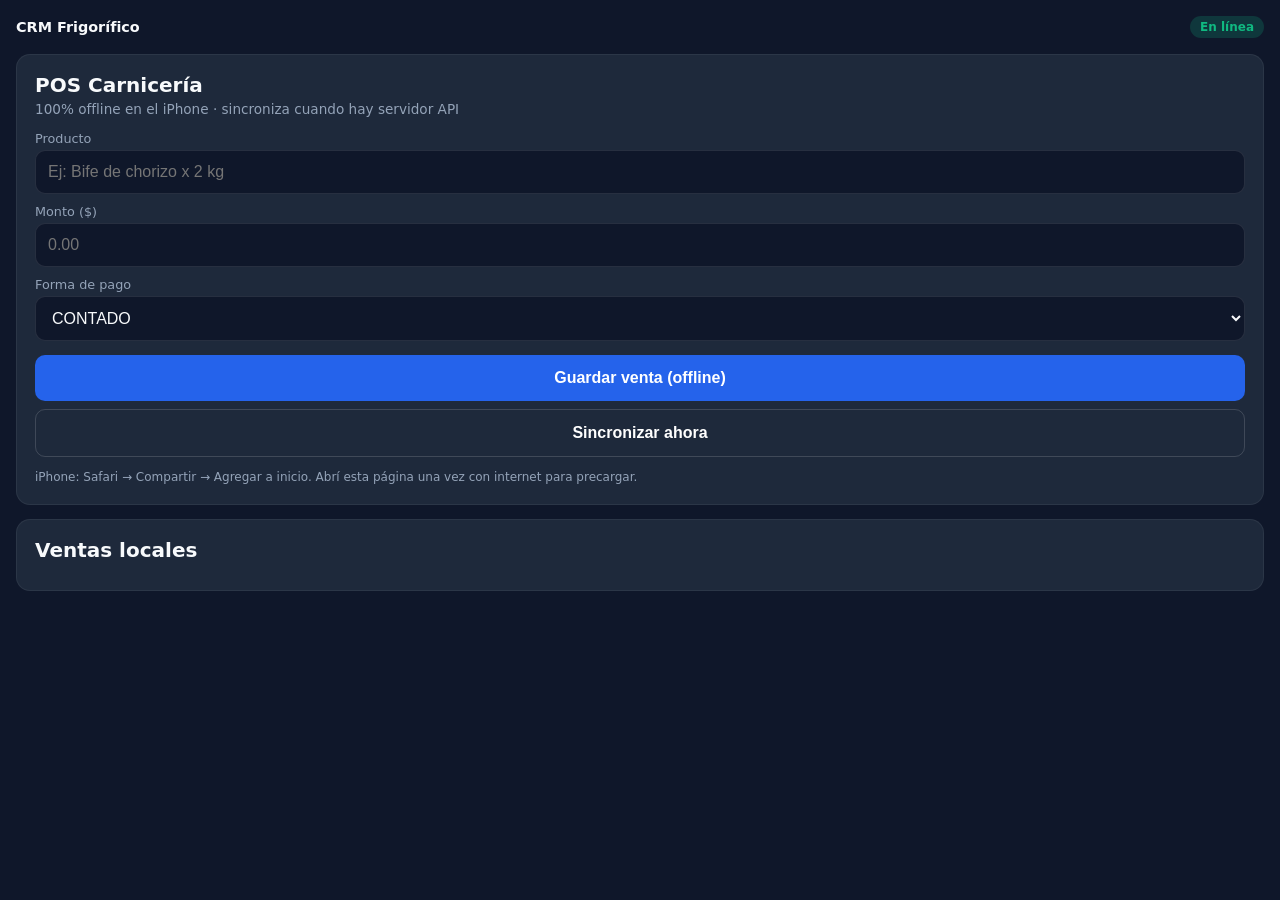
==== docs/index.html @ c7d2d032 "GitHub Pages: POS offline PWA en docs/ para iPhone Co-authored-by: Cursor <cursoragent@cursor.com>" ====
<!DOCTYPE html>
<html lang="es">
<head>
    <meta charset="UTF-8">
    <meta name="viewport" content="width=device-width, initial-scale=1.0, viewport-fit=cover">
    <title>POS Carnicería — CRM Frigorífico</title>
    <link rel="manifest" href="manifest.json">
    <meta name="theme-color" content="#2563eb">
    <meta name="mobile-web-app-capable" content="yes">
    <meta name="apple-mobile-web-app-capable" content="yes">
    <meta name="apple-mobile-web-app-title" content="POS Frigo">
    <link rel="apple-touch-icon" sizes="180x180" href="icons/icon-180.png">
    <style>
        :root { --brand: #2563eb; --bg: #0f172a; --card: #1e293b; --text: #f8fafc; --muted: #94a3b8; --ok: #10b981; --warn: #f59e0b; }
        * { box-sizing: border-box; margin: 0; padding: 0; }
        body { font-family: system-ui, sans-serif; background: var(--bg); color: var(--text); min-height: 100vh; padding: 16px; padding-bottom: 80px; }
        .top { display: flex; justify-content: space-between; align-items: center; margin-bottom: 16px; }
        .badge { font-size: 0.75rem; padding: 4px 10px; border-radius: 99px; font-weight: 600; }
        .badge.on { background: rgba(16,185,129,.2); color: var(--ok); }
        .badge.off { background: rgba(245,158,11,.2); color: var(--warn); }
        .card { background: var(--card); border-radius: 14px; padding: 18px; margin-bottom: 14px; border: 1px solid rgba(255,255,255,.06); }
        h1 { font-size: 1.25rem; margin-bottom: 4px; }
        .sub { color: var(--muted); font-size: 0.85rem; margin-bottom: 14px; }
        label { display: block; font-size: 0.8rem; color: var(--muted); margin: 10px 0 4px; }
        input, select { width: 100%; padding: 12px; border-radius: 10px; border: 1px solid rgba(255,255,255,.1); background: #0f172a; color: var(--text); font-size: 1rem; }
        button { width: 100%; padding: 14px; margin-top: 14px; border: none; border-radius: 10px; background: var(--brand); color: #fff; font-size: 1rem; font-weight: 600; cursor: pointer; }
        button.secondary { background: transparent; border: 1px solid rgba(255,255,255,.15); margin-top: 8px; }
        ul { list-style: none; margin-top: 10px; }
        li { padding: 10px 0; border-bottom: 1px solid rgba(255,255,255,.06); display: flex; justify-content: space-between; gap: 8px; font-size: 0.9rem; }
        li small { color: var(--muted); }
        .sync-pill { background: rgba(245,158,11,.15); color: var(--warn); padding: 8px 12px; border-radius: 8px; font-size: 0.8rem; margin-top: 8px; display: none; }
        .hint { font-size: 0.75rem; color: var(--muted); margin-top: 12px; line-height: 1.4; }
    </style>
</head>
<body>
    <div class="top">
        <strong style="font-size:0.9rem">CRM Frigorífico</strong>
        <span id="netBadge" class="badge on">En línea</span>
    </div>

    <div class="card">
        <h1>POS Carnicería</h1>
        <p class="sub">100% offline en el iPhone · sincroniza cuando hay servidor API</p>
        <div id="syncPill" class="sync-pill"></div>

        <label>Producto</label>
        <input type="text" id="producto" placeholder="Ej: Bife de chorizo x 2 kg" autocomplete="off">

        <label>Monto ($)</label>
        <input type="number" id="monto" min="0.01" step="0.01" placeholder="0.00">

        <label>Forma de pago</label>
        <select id="tipo_pago">
            <option value="CONTADO">CONTADO</option>
            <option value="FIADO">FIADO</option>
        </select>

        <button type="button" id="btnGuardar">Guardar venta (offline)</button>
        <button type="button" class="secondary" id="btnSync">Sincronizar ahora</button>
        <p class="hint">iPhone: Safari → Compartir → Agregar a inicio. Abrí esta página una vez con internet para precargar.</p>
    </div>

    <div class="card">
        <h1>Ventas locales</h1>
        <ul id="listaVentas"></ul>
    </div>

    <script src="config.js"></script>
    <script src="vendor/dexie.min.js"></script>
    <script src="js/pos-offline.js"></script>
    <script>
        const $ = (id) => document.getElementById(id);
        const fmt = (n) => Number(n).toLocaleString('es-AR', { minimumFractionDigits: 2 });
        const BASE = (window.CRM_CONFIG && window.CRM_CONFIG.base) || '';

        function setNetBadge() {
            const on = navigator.onLine;
            $('netBadge').textContent = on ? 'En línea' : 'Sin red';
            $('netBadge').className = 'badge ' + (on ? 'on' : 'off');
        }

        async function renderVentas() {
            const ventas = await PosOffline.listarVentasLocales();
            const pend = await PosOffline.contarPendientesSync();
            const pill = $('syncPill');
            if (pend > 0) {
                pill.style.display = 'block';
                pill.textContent = pend + ' venta(s) pendiente(s) de subir al servidor';
            } else {
                pill.style.display = 'none';
            }
            $('listaVentas').innerHTML = ventas.length
                ? ventas.map((v) => `
                    <li>
                        <span>${v.producto}<br><small>${v.tipo_pago} · ${v.synced ? 'sync' : 'local'}</small></span>
                        <strong>$${fmt(v.monto)}</strong>
                    </li>`).join('')
                : '<li><small>Sin ventas guardadas</small></li>';
        }

        $('btnGuardar').addEventListener('click', async () => {
            const producto = $('producto').value.trim();
            const monto = $('monto').value;
            if (!producto || !monto || Number(monto) <= 0) {
                alert('Producto y monto obligatorios');
                return;
            }
            await PosOffline.guardarVentaOffline({ producto, monto, tipo_pago: $('tipo_pago').value });
            $('producto').value = '';
            $('monto').value = '';
            await renderVentas();
        });

        $('btnSync').addEventListener('click', async () => {
            try {
                const r = await PosOffline.sincronizarVentas();
                if (r.reason === 'offline') {
                    alert('Sin conexion. Las ventas quedan en el telefono.');
                    return;
                }
                if (!(window.CRM_CONFIG && window.CRM_CONFIG.apiBase)) {
                    alert('Configura apiBase en config.js (URL de Render) para sincronizar al CRM.');
                    return;
                }
                alert('Sincronizado: ' + (r.synced || 0) + ' venta(s)');
                await renderVentas();
            } catch (e) {
                alert(e.message || 'Error al sincronizar');
            }
        });

        window.addEventListener('online', async () => {
            setNetBadge();
            try { await PosOffline.sincronizarVentas(); await renderVentas(); } catch (_) {}
        });
        window.addEventListener('offline', setNetBadge);
        setNetBadge();
        renderVentas();

        if ('serviceWorker' in navigator) {
            navigator.serviceWorker.register(BASE + '/sw.js', { scope: BASE + '/' });
        }
    </script>
</body>
</html>
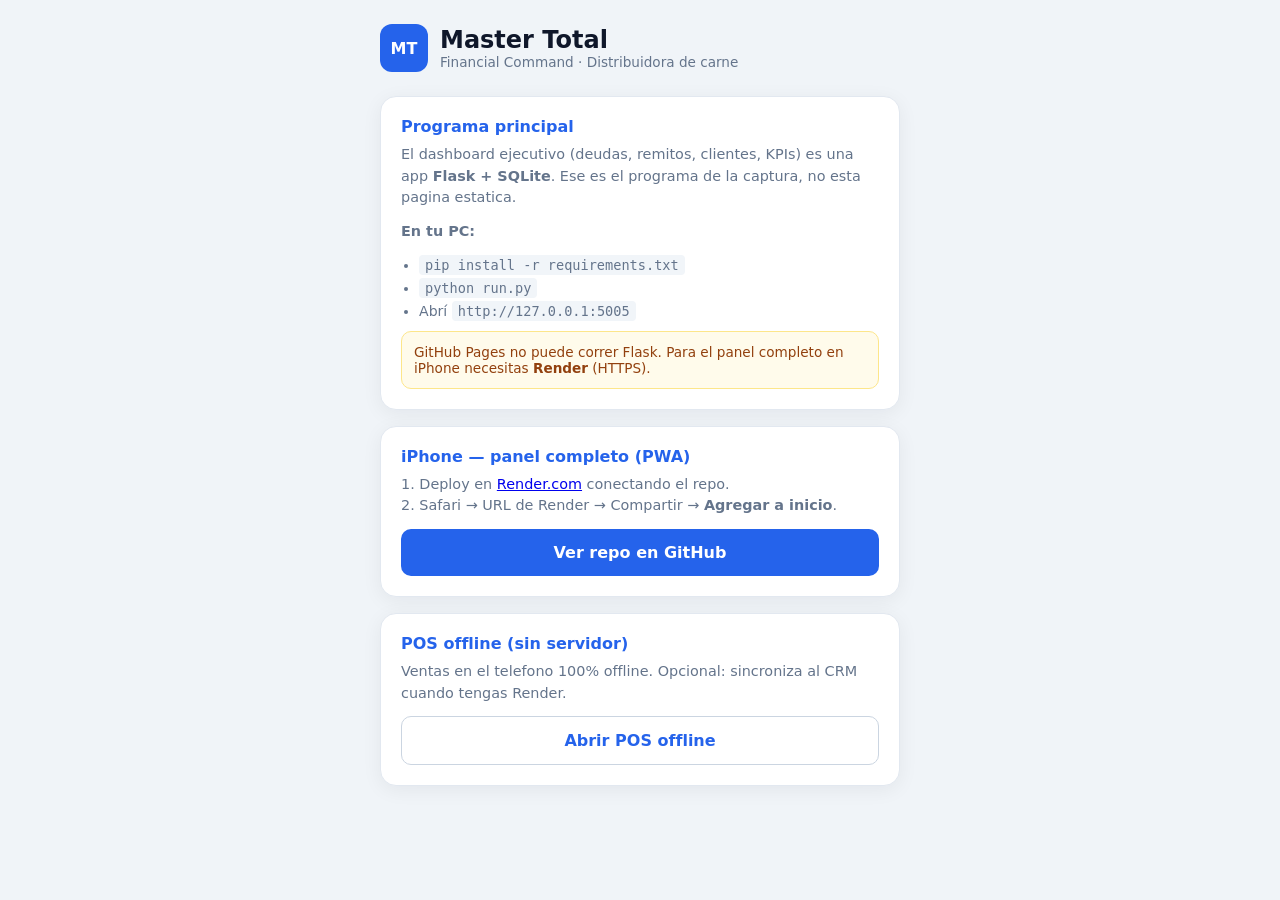
==== commit ac4a291b: "Aclarar: dashboard Flask es el programa principal; GitHub Pages es landing Co-authored-by: Cursor <c" ====
--- a/docs/index.html
+++ b/docs/index.html
@@ -2,144 +2,64 @@
 <html lang="es">
 <head>
     <meta charset="UTF-8">
-    <meta name="viewport" content="width=device-width, initial-scale=1.0, viewport-fit=cover">
-    <title>POS Carnicería — CRM Frigorífico</title>
-    <link rel="manifest" href="manifest.json">
+    <meta name="viewport" content="width=device-width, initial-scale=1.0">
+    <title>Master Total — CRM Frigorífico</title>
+    <link rel="apple-touch-icon" sizes="180x180" href="icons/icon-180.png">
     <meta name="theme-color" content="#2563eb">
-    <meta name="mobile-web-app-capable" content="yes">
-    <meta name="apple-mobile-web-app-capable" content="yes">
-    <meta name="apple-mobile-web-app-title" content="POS Frigo">
-    <link rel="apple-touch-icon" sizes="180x180" href="icons/icon-180.png">
     <style>
-        :root { --brand: #2563eb; --bg: #0f172a; --card: #1e293b; --text: #f8fafc; --muted: #94a3b8; --ok: #10b981; --warn: #f59e0b; }
+        :root { --brand: #2563eb; --bg: #f0f4f8; --card: #fff; --text: #0f172a; --muted: #64748b; }
         * { box-sizing: border-box; margin: 0; padding: 0; }
-        body { font-family: system-ui, sans-serif; background: var(--bg); color: var(--text); min-height: 100vh; padding: 16px; padding-bottom: 80px; }
-        .top { display: flex; justify-content: space-between; align-items: center; margin-bottom: 16px; }
-        .badge { font-size: 0.75rem; padding: 4px 10px; border-radius: 99px; font-weight: 600; }
-        .badge.on { background: rgba(16,185,129,.2); color: var(--ok); }
-        .badge.off { background: rgba(245,158,11,.2); color: var(--warn); }
-        .card { background: var(--card); border-radius: 14px; padding: 18px; margin-bottom: 14px; border: 1px solid rgba(255,255,255,.06); }
-        h1 { font-size: 1.25rem; margin-bottom: 4px; }
-        .sub { color: var(--muted); font-size: 0.85rem; margin-bottom: 14px; }
-        label { display: block; font-size: 0.8rem; color: var(--muted); margin: 10px 0 4px; }
-        input, select { width: 100%; padding: 12px; border-radius: 10px; border: 1px solid rgba(255,255,255,.1); background: #0f172a; color: var(--text); font-size: 1rem; }
-        button { width: 100%; padding: 14px; margin-top: 14px; border: none; border-radius: 10px; background: var(--brand); color: #fff; font-size: 1rem; font-weight: 600; cursor: pointer; }
-        button.secondary { background: transparent; border: 1px solid rgba(255,255,255,.15); margin-top: 8px; }
-        ul { list-style: none; margin-top: 10px; }
-        li { padding: 10px 0; border-bottom: 1px solid rgba(255,255,255,.06); display: flex; justify-content: space-between; gap: 8px; font-size: 0.9rem; }
-        li small { color: var(--muted); }
-        .sync-pill { background: rgba(245,158,11,.15); color: var(--warn); padding: 8px 12px; border-radius: 8px; font-size: 0.8rem; margin-top: 8px; display: none; }
-        .hint { font-size: 0.75rem; color: var(--muted); margin-top: 12px; line-height: 1.4; }
+        body { font-family: system-ui, sans-serif; background: var(--bg); color: var(--text); min-height: 100vh; padding: 24px 16px; }
+        .wrap { max-width: 520px; margin: 0 auto; }
+        .logo { display: flex; align-items: center; gap: 12px; margin-bottom: 24px; }
+        .mark { width: 48px; height: 48px; background: var(--brand); color: #fff; border-radius: 12px; display: flex; align-items: center; justify-content: center; font-weight: 800; }
+        h1 { font-size: 1.5rem; }
+        .tag { color: var(--muted); font-size: 0.85rem; }
+        .card { background: var(--card); border-radius: 16px; padding: 20px; margin-bottom: 16px; box-shadow: 0 4px 20px rgba(15,23,42,.06); border: 1px solid #e2e8f0; }
+        .card h2 { font-size: 1rem; margin-bottom: 8px; color: var(--brand); }
+        .card p { color: var(--muted); font-size: 0.9rem; line-height: 1.5; margin-bottom: 12px; }
+        code { background: #f1f5f9; padding: 2px 6px; border-radius: 4px; font-size: 0.85rem; }
+        .btn { display: block; text-align: center; padding: 14px; border-radius: 10px; text-decoration: none; font-weight: 600; margin-top: 10px; }
+        .btn-primary { background: var(--brand); color: #fff; }
+        .btn-ghost { background: #fff; color: var(--brand); border: 1px solid #cbd5e1; }
+        ul { margin: 8px 0 0 18px; color: var(--muted); font-size: 0.88rem; line-height: 1.6; }
+        .warn { background: #fffbeb; border: 1px solid #fde68a; color: #92400e; padding: 12px; border-radius: 10px; font-size: 0.85rem; margin-top: 8px; }
     </style>
 </head>
 <body>
-    <div class="top">
-        <strong style="font-size:0.9rem">CRM Frigorífico</strong>
-        <span id="netBadge" class="badge on">En línea</span>
+    <div class="wrap">
+        <div class="logo">
+            <div class="mark">MT</div>
+            <div>
+                <h1>Master Total</h1>
+                <div class="tag">Financial Command · Distribuidora de carne</div>
+            </div>
+        </div>
+
+        <div class="card">
+            <h2>Programa principal</h2>
+            <p>El dashboard ejecutivo (deudas, remitos, clientes, KPIs) es una app <strong>Flask + SQLite</strong>. Ese es el programa de la captura, no esta pagina estatica.</p>
+            <p><strong>En tu PC:</strong></p>
+            <ul>
+                <li><code>pip install -r requirements.txt</code></li>
+                <li><code>python run.py</code></li>
+                <li>Abrí <code>http://127.0.0.1:5005</code></li>
+            </ul>
+            <div class="warn">GitHub Pages no puede correr Flask. Para el panel completo en iPhone necesitas <strong>Render</strong> (HTTPS).</div>
+        </div>
+
+        <div class="card">
+            <h2>iPhone — panel completo (PWA)</h2>
+            <p>1. Deploy en <a href="https://render.com">Render.com</a> conectando el repo.<br>
+               2. Safari → URL de Render → Compartir → <strong>Agregar a inicio</strong>.</p>
+            <a class="btn btn-primary" href="https://github.com/cesarmaciel1234/crm-frigorifico">Ver repo en GitHub</a>
+        </div>
+
+        <div class="card">
+            <h2>POS offline (sin servidor)</h2>
+            <p>Ventas en el telefono 100% offline. Opcional: sincroniza al CRM cuando tengas Render.</p>
+            <a class="btn btn-ghost" href="pos.html">Abrir POS offline</a>
+        </div>
     </div>
-
-    <div class="card">
-        <h1>POS Carnicería</h1>
-        <p class="sub">100% offline en el iPhone · sincroniza cuando hay servidor API</p>
-        <div id="syncPill" class="sync-pill"></div>
-
-        <label>Producto</label>
-        <input type="text" id="producto" placeholder="Ej: Bife de chorizo x 2 kg" autocomplete="off">
-
-        <label>Monto ($)</label>
-        <input type="number" id="monto" min="0.01" step="0.01" placeholder="0.00">
-
-        <label>Forma de pago</label>
-        <select id="tipo_pago">
-            <option value="CONTADO">CONTADO</option>
-            <option value="FIADO">FIADO</option>
-        </select>
-
-        <button type="button" id="btnGuardar">Guardar venta (offline)</button>
-        <button type="button" class="secondary" id="btnSync">Sincronizar ahora</button>
-        <p class="hint">iPhone: Safari → Compartir → Agregar a inicio. Abrí esta página una vez con internet para precargar.</p>
-    </div>
-
-    <div class="card">
-        <h1>Ventas locales</h1>
-        <ul id="listaVentas"></ul>
-    </div>
-
-    <script src="config.js"></script>
-    <script src="vendor/dexie.min.js"></script>
-    <script src="js/pos-offline.js"></script>
-    <script>
-        const $ = (id) => document.getElementById(id);
-        const fmt = (n) => Number(n).toLocaleString('es-AR', { minimumFractionDigits: 2 });
-        const BASE = (window.CRM_CONFIG && window.CRM_CONFIG.base) || '';
-
-        function setNetBadge() {
-            const on = navigator.onLine;
-            $('netBadge').textContent = on ? 'En línea' : 'Sin red';
-            $('netBadge').className = 'badge ' + (on ? 'on' : 'off');
-        }
-
-        async function renderVentas() {
-            const ventas = await PosOffline.listarVentasLocales();
-            const pend = await PosOffline.contarPendientesSync();
-            const pill = $('syncPill');
-            if (pend > 0) {
-                pill.style.display = 'block';
-                pill.textContent = pend + ' venta(s) pendiente(s) de subir al servidor';
-            } else {
-                pill.style.display = 'none';
-            }
-            $('listaVentas').innerHTML = ventas.length
-                ? ventas.map((v) => `
-                    <li>
-                        <span>${v.producto}<br><small>${v.tipo_pago} · ${v.synced ? 'sync' : 'local'}</small></span>
-                        <strong>$${fmt(v.monto)}</strong>
-                    </li>`).join('')
-                : '<li><small>Sin ventas guardadas</small></li>';
-        }
-
-        $('btnGuardar').addEventListener('click', async () => {
-            const producto = $('producto').value.trim();
-            const monto = $('monto').value;
-            if (!producto || !monto || Number(monto) <= 0) {
-                alert('Producto y monto obligatorios');
-                return;
-            }
-            await PosOffline.guardarVentaOffline({ producto, monto, tipo_pago: $('tipo_pago').value });
-            $('producto').value = '';
-            $('monto').value = '';
-            await renderVentas();
-        });
-
-        $('btnSync').addEventListener('click', async () => {
-            try {
-                const r = await PosOffline.sincronizarVentas();
-                if (r.reason === 'offline') {
-                    alert('Sin conexion. Las ventas quedan en el telefono.');
-                    return;
-                }
-                if (!(window.CRM_CONFIG && window.CRM_CONFIG.apiBase)) {
-                    alert('Configura apiBase en config.js (URL de Render) para sincronizar al CRM.');
-                    return;
-                }
-                alert('Sincronizado: ' + (r.synced || 0) + ' venta(s)');
-                await renderVentas();
-            } catch (e) {
-                alert(e.message || 'Error al sincronizar');
-            }
-        });
-
-        window.addEventListener('online', async () => {
-            setNetBadge();
-            try { await PosOffline.sincronizarVentas(); await renderVentas(); } catch (_) {}
-        });
-        window.addEventListener('offline', setNetBadge);
-        setNetBadge();
-        renderVentas();
-
-        if ('serviceWorker' in navigator) {
-            navigator.serviceWorker.register(BASE + '/sw.js', { scope: BASE + '/' });
-        }
-    </script>
 </body>
 </html>
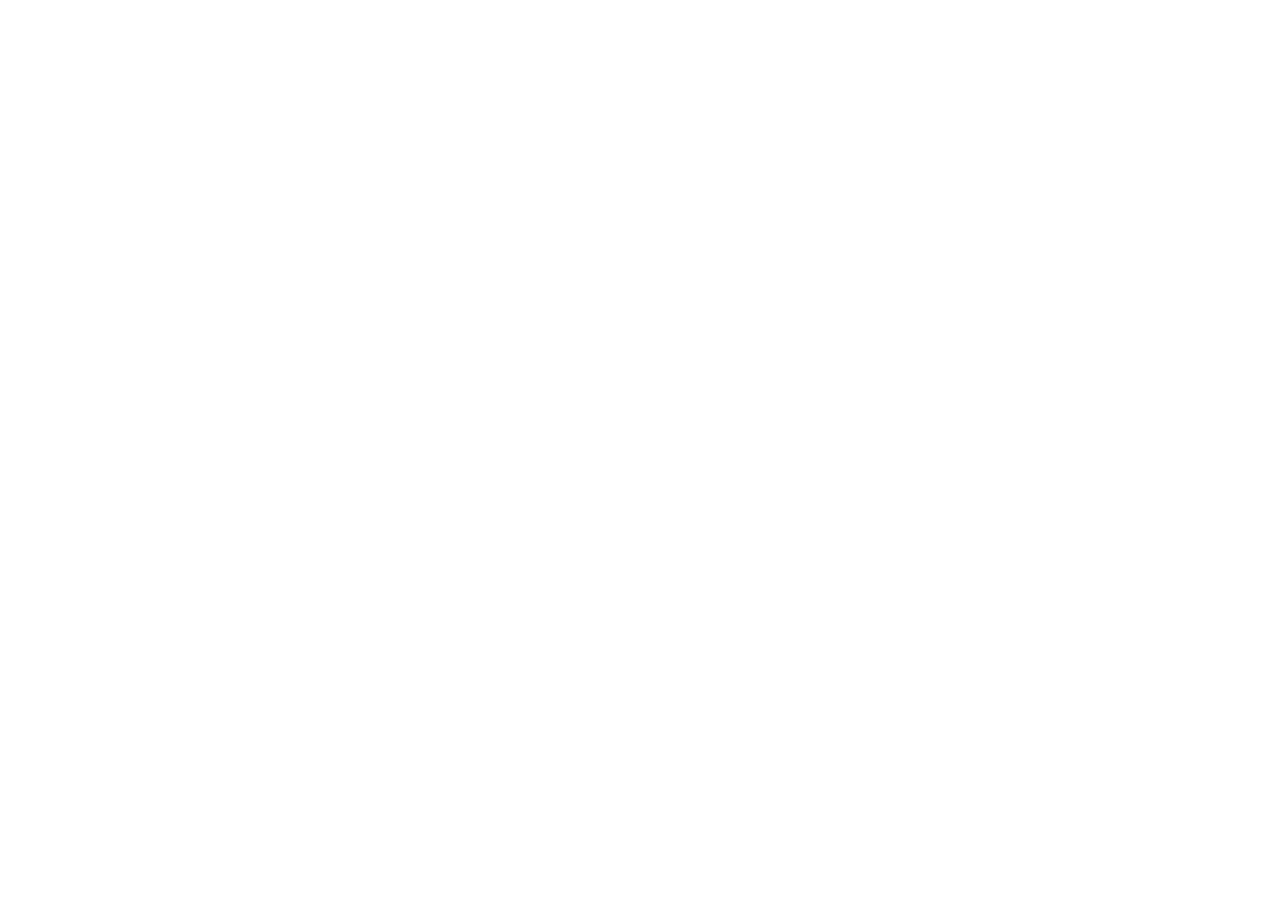
==== commit 8117cfcc: "Redirigir GitHub Pages al dashboard Flask en Render Co-authored-by: Cursor <cursoragent@cursor.com>" ====
--- a/docs/index.html
+++ b/docs/index.html
@@ -3,63 +3,21 @@
 <head>
     <meta charset="UTF-8">
     <meta name="viewport" content="width=device-width, initial-scale=1.0">
-    <title>Master Total — CRM Frigorífico</title>
-    <link rel="apple-touch-icon" sizes="180x180" href="icons/icon-180.png">
-    <meta name="theme-color" content="#2563eb">
+    <title>CRM Frigorífico — Master Total</title>
+    <meta http-equiv="refresh" content="0;url=https://crm-frigorifico.onrender.com/">
+    <script>window.location.replace('https://crm-frigorifico.onrender.com/');</script>
     <style>
-        :root { --brand: #2563eb; --bg: #f0f4f8; --card: #fff; --text: #0f172a; --muted: #64748b; }
-        * { box-sizing: border-box; margin: 0; padding: 0; }
-        body { font-family: system-ui, sans-serif; background: var(--bg); color: var(--text); min-height: 100vh; padding: 24px 16px; }
-        .wrap { max-width: 520px; margin: 0 auto; }
-        .logo { display: flex; align-items: center; gap: 12px; margin-bottom: 24px; }
-        .mark { width: 48px; height: 48px; background: var(--brand); color: #fff; border-radius: 12px; display: flex; align-items: center; justify-content: center; font-weight: 800; }
-        h1 { font-size: 1.5rem; }
-        .tag { color: var(--muted); font-size: 0.85rem; }
-        .card { background: var(--card); border-radius: 16px; padding: 20px; margin-bottom: 16px; box-shadow: 0 4px 20px rgba(15,23,42,.06); border: 1px solid #e2e8f0; }
-        .card h2 { font-size: 1rem; margin-bottom: 8px; color: var(--brand); }
-        .card p { color: var(--muted); font-size: 0.9rem; line-height: 1.5; margin-bottom: 12px; }
-        code { background: #f1f5f9; padding: 2px 6px; border-radius: 4px; font-size: 0.85rem; }
-        .btn { display: block; text-align: center; padding: 14px; border-radius: 10px; text-decoration: none; font-weight: 600; margin-top: 10px; }
-        .btn-primary { background: var(--brand); color: #fff; }
-        .btn-ghost { background: #fff; color: var(--brand); border: 1px solid #cbd5e1; }
-        ul { margin: 8px 0 0 18px; color: var(--muted); font-size: 0.88rem; line-height: 1.6; }
-        .warn { background: #fffbeb; border: 1px solid #fde68a; color: #92400e; padding: 12px; border-radius: 10px; font-size: 0.85rem; margin-top: 8px; }
+        body { font-family: system-ui, sans-serif; background: #f0f4f8; color: #0f172a; display: flex; align-items: center; justify-content: center; min-height: 100vh; margin: 0; padding: 20px; text-align: center; }
+        a { color: #2563eb; font-weight: 600; }
+        .box { background: #fff; padding: 32px; border-radius: 16px; max-width: 400px; box-shadow: 0 4px 20px rgba(0,0,0,.08); }
     </style>
 </head>
 <body>
-    <div class="wrap">
-        <div class="logo">
-            <div class="mark">MT</div>
-            <div>
-                <h1>Master Total</h1>
-                <div class="tag">Financial Command · Distribuidora de carne</div>
-            </div>
-        </div>
-
-        <div class="card">
-            <h2>Programa principal</h2>
-            <p>El dashboard ejecutivo (deudas, remitos, clientes, KPIs) es una app <strong>Flask + SQLite</strong>. Ese es el programa de la captura, no esta pagina estatica.</p>
-            <p><strong>En tu PC:</strong></p>
-            <ul>
-                <li><code>pip install -r requirements.txt</code></li>
-                <li><code>python run.py</code></li>
-                <li>Abrí <code>http://127.0.0.1:5005</code></li>
-            </ul>
-            <div class="warn">GitHub Pages no puede correr Flask. Para el panel completo en iPhone necesitas <strong>Render</strong> (HTTPS).</div>
-        </div>
-
-        <div class="card">
-            <h2>iPhone — panel completo (PWA)</h2>
-            <p>1. Deploy en <a href="https://render.com">Render.com</a> conectando el repo.<br>
-               2. Safari → URL de Render → Compartir → <strong>Agregar a inicio</strong>.</p>
-            <a class="btn btn-primary" href="https://github.com/cesarmaciel1234/crm-frigorifico">Ver repo en GitHub</a>
-        </div>
-
-        <div class="card">
-            <h2>POS offline (sin servidor)</h2>
-            <p>Ventas en el telefono 100% offline. Opcional: sincroniza al CRM cuando tengas Render.</p>
-            <a class="btn btn-ghost" href="pos.html">Abrir POS offline</a>
-        </div>
+    <div class="box">
+        <h1>Master Total</h1>
+        <p>Redirigiendo al panel ejecutivo...</p>
+        <p><a href="https://crm-frigorifico.onrender.com/">Abrir CRM Frigorífico</a></p>
+        <p style="font-size:0.85rem;color:#64748b;margin-top:16px">En PC local: <code>python run.py</code> → 127.0.0.1:5005</p>
     </div>
 </body>
 </html>
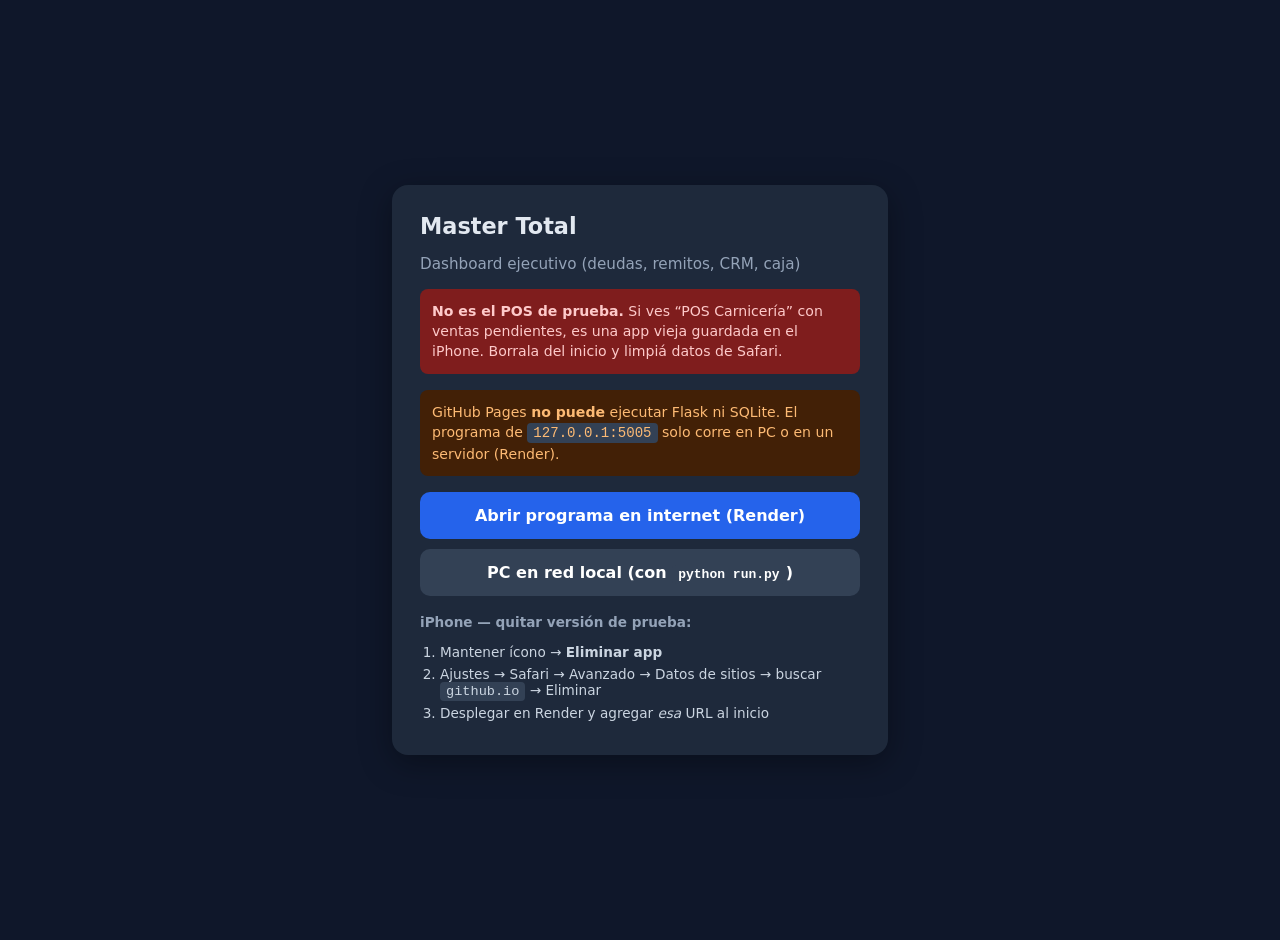
==== commit 944c7dae: "Aclarar Pages y limpiar cache del POS de prueba Co-authored-by: Cursor <cursoragent@cursor.com>" ====
--- a/docs/index.html
+++ b/docs/index.html
@@ -4,20 +4,61 @@
     <meta charset="UTF-8">
     <meta name="viewport" content="width=device-width, initial-scale=1.0">
     <title>CRM Frigorífico — Master Total</title>
-    <meta http-equiv="refresh" content="0;url=https://crm-frigorifico.onrender.com/">
-    <script>window.location.replace('https://crm-frigorifico.onrender.com/');</script>
     <style>
-        body { font-family: system-ui, sans-serif; background: #f0f4f8; color: #0f172a; display: flex; align-items: center; justify-content: center; min-height: 100vh; margin: 0; padding: 20px; text-align: center; }
-        a { color: #2563eb; font-weight: 600; }
-        .box { background: #fff; padding: 32px; border-radius: 16px; max-width: 400px; box-shadow: 0 4px 20px rgba(0,0,0,.08); }
+        body { font-family: system-ui, sans-serif; background: #0f172a; color: #e2e8f0; margin: 0; padding: 20px; min-height: 100vh; display: flex; align-items: center; justify-content: center; }
+        .box { background: #1e293b; padding: 28px; border-radius: 16px; max-width: 440px; box-shadow: 0 8px 32px rgba(0,0,0,.35); }
+        h1 { margin: 0 0 6px; font-size: 1.4rem; }
+        .sub { color: #94a3b8; font-size: 0.95rem; margin-bottom: 16px; }
+        .alert { background: #7f1d1d; color: #fecaca; padding: 12px; border-radius: 8px; font-size: 0.88rem; margin-bottom: 16px; line-height: 1.45; }
+        .info { background: #422006; color: #fdba74; padding: 12px; border-radius: 8px; font-size: 0.88rem; margin-bottom: 16px; line-height: 1.45; }
+        a.btn { display: block; margin-top: 10px; padding: 14px; background: #2563eb; color: #fff; text-decoration: none; border-radius: 10px; text-align: center; font-weight: 600; }
+        a.btn.secondary { background: #334155; }
+        code { background: #334155; padding: 2px 6px; border-radius: 4px; }
+        ol { margin: 8px 0 0; padding-left: 20px; color: #cbd5e1; font-size: 0.85rem; }
+        li { margin: 6px 0; }
     </style>
 </head>
 <body>
     <div class="box">
         <h1>Master Total</h1>
-        <p>Redirigiendo al panel ejecutivo...</p>
-        <p><a href="https://crm-frigorifico.onrender.com/">Abrir CRM Frigorífico</a></p>
-        <p style="font-size:0.85rem;color:#64748b;margin-top:16px">En PC local: <code>python run.py</code> → 127.0.0.1:5005</p>
+        <p class="sub">Dashboard ejecutivo (deudas, remitos, CRM, caja)</p>
+
+        <div class="alert">
+            <strong>No es el POS de prueba.</strong> Si ves “POS Carnicería” con ventas pendientes, es una app vieja guardada en el iPhone. Borrala del inicio y limpiá datos de Safari.
+        </div>
+
+        <div class="info">
+            GitHub Pages <strong>no puede</strong> ejecutar Flask ni SQLite. El programa de <code>127.0.0.1:5005</code> solo corre en PC o en un servidor (Render).
+        </div>
+
+        <a class="btn" href="https://crm-frigorifico.onrender.com/">Abrir programa en internet (Render)</a>
+        <a class="btn secondary" href="http://127.0.0.1:5005">PC en red local (con <code>python run.py</code>)</a>
+
+        <p style="font-size:0.85rem;color:#94a3b8;margin-top:18px"><strong>iPhone — quitar versión de prueba:</strong></p>
+        <ol>
+            <li>Mantener ícono → <strong>Eliminar app</strong></li>
+            <li>Ajustes → Safari → Avanzado → Datos de sitios → buscar <code>github.io</code> → Eliminar</li>
+            <li>Desplegar en Render y agregar <em>esa</em> URL al inicio</li>
+        </ol>
     </div>
+    <script>
+        if ('serviceWorker' in navigator) {
+            navigator.serviceWorker.getRegistrations().then(function (regs) {
+                regs.forEach(function (r) { r.unregister(); });
+            });
+        }
+        if (window.caches) {
+            caches.keys().then(function (keys) {
+                keys.forEach(function (k) { caches.delete(k); });
+            });
+        }
+        try {
+            indexedDB.databases().then(function (dbs) {
+                dbs.forEach(function (db) {
+                    if (db.name) indexedDB.deleteDatabase(db.name);
+                });
+            });
+        } catch (e) {}
+    </script>
 </body>
 </html>
